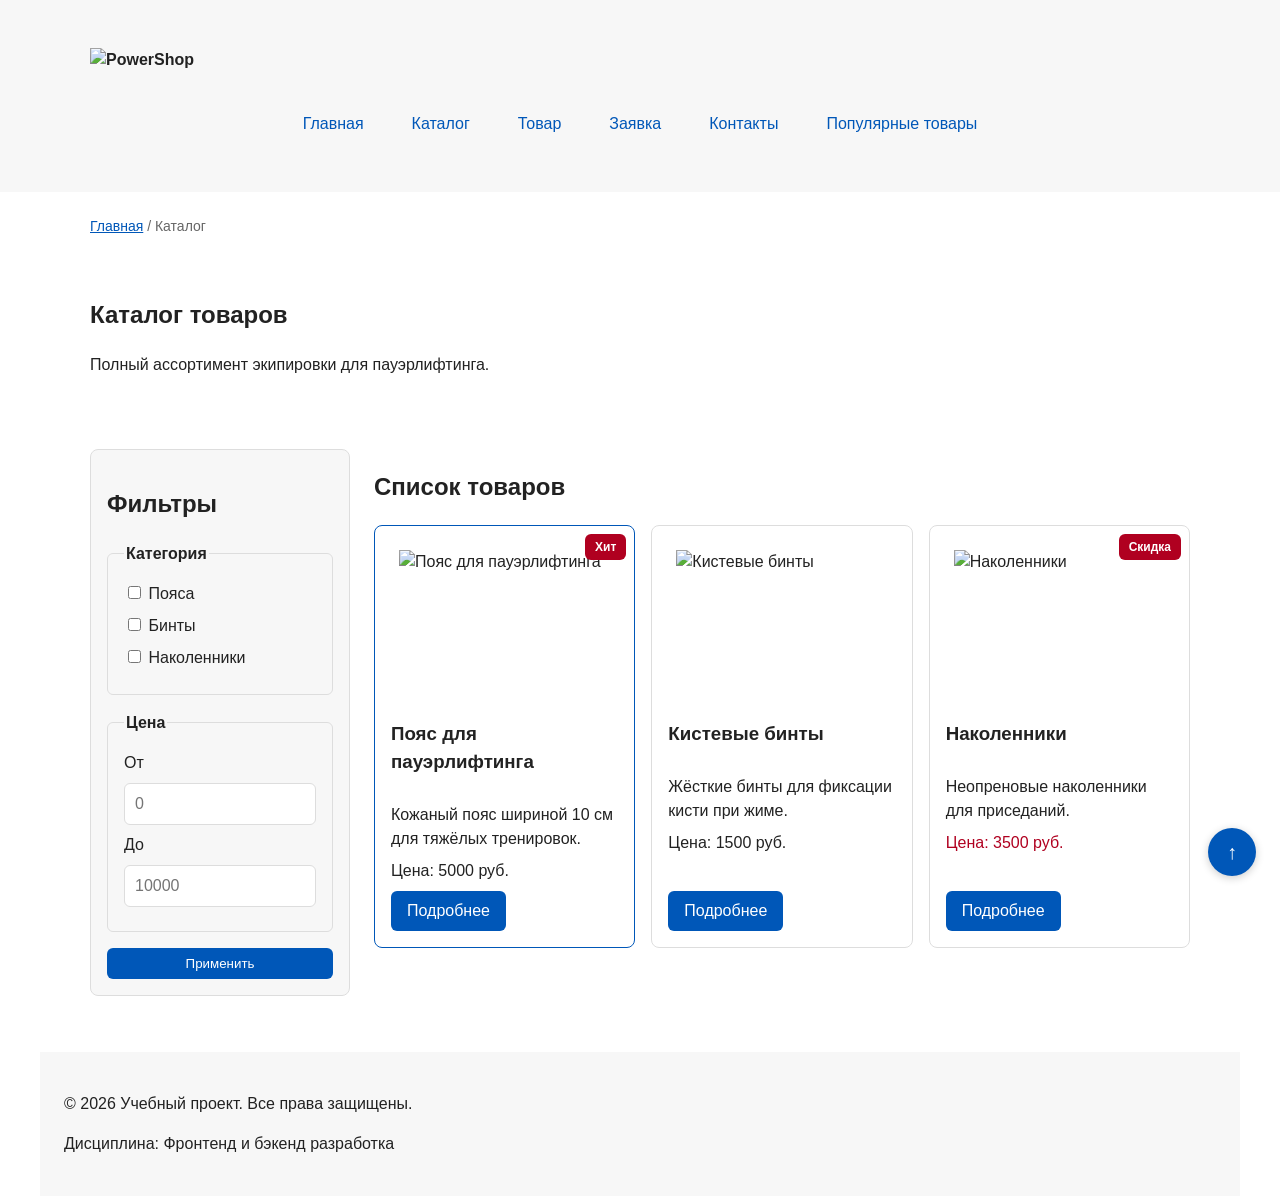
==== catalog.html @ fe711388 "feat: add responsive layout, burger menu, and responsive table" ====
<!DOCTYPE html>
<html lang="ru">
<head>
  <meta charset="UTF-8">
  <meta name="viewport" content="width=device-width, initial-scale=1.0">
  <meta name="description" content="Каталог экипировки для пауэрлифтинга.">
  <title>Каталог – PowerShop</title>
  <link rel="stylesheet" href="css/style.css">
  <link rel="stylesheet" href="css/responsive.css">
  <script src="js/main.js" defer></script>
</head>
<body>
  <header>
    <div class="site-header">
      <a class="site-header__logo" href="index.html">
        <img src="images/logo.webp" alt="PowerShop">
      </a>
      
      <button class="burger" id="burger" type="button" aria-label="Открыть меню" aria-expanded="false">
        <span></span><span></span><span></span>
      </button>

      <nav class="site-nav" id="site-nav" aria-label="Основная навигация">
        <ul class="site-nav__list">
          <li class="site-nav__item"><a class="site-nav__link" href="index.html">Главная</a></li>
          <li class="site-nav__item"><a class="site-nav__link" href="catalog.html">Каталог</a></li>
          <li class="site-nav__item"><a class="site-nav__link" href="product.html">Товар</a></li>
          <li class="site-nav__item"><a class="site-nav__link" href="order.html">Заявка</a></li>
          <li class="site-nav__item"><a class="site-nav__link" href="contacts.html">Контакты</a></li>
          <li class="site-nav__item"><a class="site-nav__link" href="index.html#popular">Популярные товары</a></li>
        </ul>
      </nav>
    </div>
  </header>

  <main>
    <nav class="breadcrumbs" aria-label="Хлебные крошки">
      <a class="breadcrumbs__link" href="index.html">Главная</a>
      <span class="breadcrumbs__current">Каталог</span>
    </nav>

    <section class="section">
      <h1>Каталог товаров</h1>
      <p>Полный ассортимент экипировки для пауэрлифтинга.</p>
    </section>

    <section class="catalog-layout">
      <aside class="catalog-filters">
        <h2>Фильтры</h2>
        <form class="filters-form" id="filters-form">
          <fieldset>
            <legend>Категория</legend>
            <label><input type="checkbox" name="category" value="belts"> Пояса</label>
            <label><input type="checkbox" name="category" value="wraps"> Бинты</label>
            <label><input type="checkbox" name="category" value="knees"> Наколенники</label>
          </fieldset>
          <fieldset>
            <legend>Цена</legend>
            <label for="price-from">От</label>
            <input id="price-from" name="price-from" type="number" min="0" placeholder="0">
            <label for="price-to">До</label>
            <input id="price-to" name="price-to" type="number" min="0" placeholder="10000">
          </fieldset>
          <button class="button button--primary" type="submit">Применить</button>
        </form>
      </aside>

      <section class="catalog-products">
        <h2>Список товаров</h2>
        <div class="products-grid">

          <article class="product-card product-card--featured" data-category="belts" data-price="5000">
            <span class="product-card__badge">Хит</span>
            <img class="product-card__image" src="images/belt.jpg" alt="Пояс для пауэрлифтинга">
            <h3 class="product-card__title">Пояс для пауэрлифтинга</h3>
            <p class="product-card__description">Кожаный пояс шириной 10 см для тяжёлых тренировок.</p>
            <p class="product-card__price">Цена: 5000 руб.</p>
            <a class="button button--primary product-card__button" href="product.html?item=belt">Подробнее</a>
          </article>

          <article class="product-card" data-category="wraps" data-price="1500">
            <img class="product-card__image" src="images/wraps.jpg" alt="Кистевые бинты">
            <h3 class="product-card__title">Кистевые бинты</h3>
            <p class="product-card__description">Жёсткие бинты для фиксации кисти при жиме.</p>
            <p class="product-card__price">Цена: 1500 руб.</p>
            <a class="button button--primary product-card__button" href="product.html?item=wraps">Подробнее</a>
          </article>

          <article class="product-card product-card--discount" data-category="knees" data-price="3500">
            <span class="product-card__badge">Скидка</span>
            <img class="product-card__image" src="images/knee.jpg" alt="Наколенники">
            <h3 class="product-card__title">Наколенники</h3>
            <p class="product-card__description">Неопреновые наколенники для приседаний.</p>
            <p class="product-card__price">Цена: 3500 руб.</p>
            <a class="button button--primary product-card__button" href="product.html?item=knee">Подробнее</a>
          </article>

        </div>
      </section>
    </section>
  </main>

  <footer id="contacts">
    <p>&copy; 2026 Учебный проект. Все права защищены.</p>
    <p>Дисциплина: Фронтенд и бэкенд разработка</p>
  </footer>

  <button class="scroll-top" type="button" id="scroll-top" aria-label="Наверх">↑</button>
</body>
</html>
---- css/style.css ----
:root {
  /* Основные цвета проекта */
  --color-bg: #ffffff;
  --color-text: #222222;
  --color-muted: #666666;
  --color-primary: #0057b8;
  --color-primary-dark: #003f86;
  --color-border: #dddddd;
  --color-surface: #f7f7f7;
  --color-surface-accent: #eef5ff;
  --color-danger: #b00020;
  --color-success: #168a2f;
  --color-success-bg: #eefaf0;
  --color-white: #ffffff;

  /* Шкала отступов */
  --space-xs: 4px;
  --space-sm: 8px;
  --space-md: 16px;
  --space-lg: 24px;
  --space-xl: 32px;

  /* Скругления */
  --radius-sm: 6px;
  --radius-md: 8px;
  --radius-lg: 12px;

  /* Размеры */
  --container-width: 1100px;
}

/* Базовые стили */
* {
  box-sizing: border-box;
}

body {
  margin: 0;
  font-family: Arial, sans-serif;
  line-height: 1.5;
  color: var(--color-text);
  background-color: var(--color-bg);
  display: flex;
  min-height: 100vh;
  flex-direction: column;
}

header,
main,
footer {
  padding: var(--space-lg);
}

header {
  background-color: var(--color-surface);
}

main {
  flex-grow: 1;
}

footer {
  background-color: var(--color-surface);
}

footer div {
  max-width: 1440px;
  margin: 0 auto;
  padding: var(--space-lg);
}

/* Шапка и навигация */
.site-header {
  max-width: var(--container-width);
  margin: 0 auto;
}

.site-header__logo {
  display: inline-block;
  font-weight: bold;
  text-decoration: none;
  color: var(--color-text);
}

.site-header__logo img {
  display: block;
  height: 40px;
  width: auto;
}

.site-nav__list {
  display: flex;
  flex-wrap: wrap;
  justify-content: center;
  align-items: center;
  gap: var(--space-md);
  padding: 0;
  margin: var(--space-md) 0 0;
  list-style: none;
}

.site-nav__item {
  margin-bottom: 0;
}

.site-nav__link {
  display: inline-block;
  padding: var(--space-sm) var(--space-md);
  color: var(--color-primary);
  text-decoration: none;
  border-radius: var(--radius-sm);
}

.site-nav__link:hover {
  color: var(--color-white);
  background-color: var(--color-primary);
}

/* Секции страницы */
.hero {
  max-width: var(--container-width);
  margin: 0 auto var(--space-xl);
  padding: var(--space-xl) var(--space-lg);
  background-color: var(--color-surface-accent);
  border-radius: var(--radius-lg);
  color: var(--color-bg);
  aspect-ratio: 1 / 0.5;
  display: flex;
  flex-direction: column;
  align-items: center;
  justify-content: space-evenly;
  /* ТВОЯ ССЫЛКА НА КАРТИНКУ SBD ВОЗВРАЩЕНА СЮДА: */
  background-image: linear-gradient(rgba(0, 0, 0, 0.5), rgba(0, 0, 0, 0.5)), url(https://encrypted-tbn0.gstatic.com/images?q=tbn:ANd9GcR3E7_UA74OJ-iMMsoJ72TSJusXzLr4x7PWclbdFD87LA&s);
  background-size: cover;
  background-position: center;
}

.hero p { 
  text-align: center; 
}

.section {
  max-width: var(--container-width);
  margin: 0 auto var(--space-xl);
}

.section h2 {
  margin-top: 0;
}

/* Сетка карточек */
.products-grid {
  display: grid;
  grid-template-columns: repeat(3, 1fr);
  gap: var(--space-lg);
}

/* Карточки товаров */
.product-card {
  display: flex;
  flex-direction: column;
  gap: var(--space-sm);
  padding: var(--space-md);
  border: 1px solid var(--color-border);
  border-radius: var(--radius-md);
  background-color: var(--color-bg);
  position: relative;
}

.product-card__title {
  margin-top: 0;
}

.product-card__description {
  margin: 0;
}

.product-card__price {
  margin: 0;
}

.product-card__button {
  margin-top: auto;
  align-self: flex-start;
}

/* Кнопка и aside */
.button {
  display: inline-block;
  padding: var(--space-sm) var(--space-md);
  text-decoration: none;
  border: none;
  border-radius: var(--radius-sm);
  cursor: pointer;
}

.button--primary {
  color: var(--color-white);
  background-color: var(--color-primary);
}

.button--primary:hover {
  background-color: var(--color-primary-dark);
}

.button--secondary {
  color: var(--color-primary);
  background-color: transparent;
  border: 1px solid var(--color-primary);
}

.button--secondary:hover {
  color: var(--color-white);
  background-color: var(--color-primary);
}

.aside-info {
  max-width: var(--container-width);
  margin: 0 auto var(--space-xl);
  padding: var(--space-md);
  border-left: 4px solid var(--color-primary);
  background-color: var(--color-surface);
}

/* Модальное окно */
.order-dialog {
  width: min(100% - 32px, 560px);
  padding: var(--space-lg);
  border: none;
  border-radius: var(--radius-lg);
}

.order-dialog::backdrop {
  background-color: rgba(0, 0, 0, 0.5);
}

.order-dialog__title {
  margin-top: 0;
}

/* Поля формы */
.order-form__field {
  margin-bottom: var(--space-md);
}

.order-form__label {
  display: block;
  margin-bottom: var(--space-xs);
}

.order-form__input,
.order-form__select,
.order-form__textarea {
  width: 100%;
  padding: var(--space-sm) var(--space-md);
  border: 1px solid var(--color-border);
  border-radius: var(--radius-sm);
  font: inherit;
}

.order-form__input[type="checkbox"] {
  width: auto;
}

.order-form__hint {
  display: block;
  margin-top: var(--space-xs);
  color: var(--color-muted);
}

/* Фокус */
.order-form__input:focus-visible,
.order-form__select:focus-visible,
.order-form__textarea:focus-visible,
.order-form__actions .button:focus-visible {
  outline: 2px solid var(--color-primary);
  outline-offset: 2px;
}

/* Ошибочные поля */
[aria-invalid="true"] {
  border-color: var(--color-danger);
}

/* Кнопки формы */
.order-form__actions {
  display: flex;
  gap: var(--space-md);
  margin-top: var(--space-md);
}

/* Сообщение об успехе */
.success-message {
  max-width: var(--container-width);
  margin: var(--space-lg) auto;
  padding: var(--space-md);
  border-left: 4px solid var(--color-success);
  background-color: var(--color-success-bg);
}

/* Хлебные крошки */
.breadcrumbs {
  max-width: var(--container-width);
  margin: 0 auto var(--space-md);
  font-size: 14px;
  color: var(--color-muted);
}

.breadcrumbs__link {
  color: var(--color-primary);
}

.breadcrumbs__current::before {
  content: " / ";
  color: var(--color-muted);
}

/* Плавная прокрутка и подсветка якоря */
html {
  scroll-behavior: smooth;
}

:target {
  outline: 2px dashed var(--color-primary);
  outline-offset: 4px;
}

/* Страница каталога */
.catalog-layout {
  max-width: var(--container-width);
  margin: 0 auto var(--space-xl);
  display: grid;
  grid-template-columns: 260px 1fr;
  grid-template-areas: "filters products";
  gap: var(--space-lg);
}

.catalog-filters {
  grid-area: filters;
  padding: var(--space-md);
  border: 1px solid var(--color-border);
  border-radius: var(--radius-md);
  background-color: var(--color-surface);
  position: sticky;
  top: var(--space-md);
  align-self: start;
  max-height: calc(100vh - 40px);
  overflow-y: auto;
}

.catalog-products {
  grid-area: products;
}

/* Форма фильтров */
.filters-form {
  display: grid;
  gap: var(--space-md);
}

.filters-form fieldset {
  margin: 0;
  padding: var(--space-md);
  border: 1px solid var(--color-border);
  border-radius: var(--radius-sm);
}

.filters-form legend {
  font-weight: 700;
}

.filters-form label {
  display: block;
  margin-bottom: var(--space-sm);
}

.filters-form input[type="number"] {
  width: 100%;
  padding: 8px 10px;
  margin-bottom: var(--space-sm);
  border: 1px solid var(--color-border);
  border-radius: var(--radius-sm);
  font: inherit;
}

/* Позиционирование и badge */
.product-card__badge {
  position: absolute;
  top: var(--space-sm);
  right: var(--space-sm);
  padding: 4px 10px;
  font-size: 12px;
  font-weight: 700;
  color: var(--color-white);
  background-color: var(--color-danger);
  border-radius: var(--radius-sm);
}

.product-card--featured {
  border-color: var(--color-primary);
}

.product-card--discount .product-card__price {
  color: var(--color-danger);
}

/* Таблица характеристик */
.product-table {
  width: 100%;
  max-width: var(--container-width);
  margin: var(--space-md) auto 0;
  border-collapse: collapse;
  font-size: 16px;
}

.product-table caption {
  padding: var(--space-sm);
  font-weight: 700;
  text-align: left;
}

.product-table th,
.product-table td {
  padding: var(--space-sm) var(--space-md);
  border: 1px solid var(--color-border);
  text-align: left;
}

.product-table th {
  background-color: var(--color-surface);
  font-weight: 700;
}

.product-table tbody tr:nth-child(even) {
  background-color: var(--color-surface);
}

/* Детальная страница товара */
.product-card--detail {
  max-width: var(--container-width);
  margin: 0 auto;
}

.product-page h2 {
  max-width: var(--container-width);
  margin: var(--space-xl) auto var(--space-md);
}

/* Кнопка «Наверх» */
.scroll-top {
  position: fixed;
  right: var(--space-lg);
  bottom: var(--space-lg);
  width: 48px;
  height: 48px;
  font-size: 20px;
  color: var(--color-white);
  background-color: var(--color-primary);
  border: none;
  border-radius: 50%;
  cursor: pointer;
  z-index: 100;
  box-shadow: 0 2px 8px rgba(0, 0, 0, 0.2);
}

.scroll-top:hover {
  background-color: var(--color-primary-dark);
}

/* Форма на отдельной странице */
.order-form--page {
  max-width: 600px;
  margin-top: var(--space-md);
}

/* FAQ */
.faq-item {
  max-width: var(--container-width);
  padding: var(--space-md);
  margin: 0 auto var(--space-sm);
  border: 1px solid var(--color-border);
  border-radius: var(--radius-md);
  background-color: var(--color-surface);
}

.faq-item summary {
  cursor: pointer;
  font-weight: 700;
}

.faq-item p {
  margin: var(--space-sm) 0 0;
}

/* Отзывы */
.reviews-grid {
  display: grid;
  grid-template-columns: repeat(3, 1fr);
  gap: var(--space-lg);
}

.review-card {
  padding: var(--space-md);
  border: 1px solid var(--color-border);
  border-radius: var(--radius-md);
  background-color: var(--color-bg);
}

.review-card p {
  margin: 0;
}

.review-card__author {
  display: block;
  margin-top: var(--space-sm);
  font-weight: 700;
  color: var(--color-muted);
}

/* Изображения товаров */
.product-card__image {
  width: 100%;
  height: 220px;
  object-fit: contain;
  border-radius: var(--radius-sm);
  padding: var(--space-sm);
}
---- css/responsive.css ----
html {
  scroll-behavior: smooth;
}

img, video {
  max-width: 100%;
  height: auto;
}

body {
  overflow-x: hidden;
}

.site-header,
.hero,
.section,
.aside-info,
.catalog-layout,
footer {
  width: min(100% - 32px, 1200px);
  margin-inline: auto;
}

footer > div {
  padding: 0;
}

.section {
  padding-block: 24px;
}

.burger {
  display: none;
  background: transparent;
  border: none;
  cursor: pointer;
  padding: 10px;
  z-index: 1001;
}

.burger span {
  display: block;
  width: 25px;
  height: 3px;
  background-color: var(--color-primary);
  margin-bottom: 5px;
  transition: transform 0.3s ease, opacity 0.3s ease;
}

.burger span:last-child {
  margin-bottom: 0;
}

.burger--active span:nth-child(1) { transform: translateY(8px) rotate(45deg); }
.burger--active span:nth-child(2) { opacity: 0; }
.burger--active span:nth-child(3) { transform: translateY(-8px) rotate(-45deg); }

@media (max-width: 1023px) {
  .site-header {
    flex-direction: row;
    justify-content: space-between;
    align-items: center;
    padding-block: 16px;
  }

  .burger {
    display: block;
    position: fixed;
    top: 16px;
    right: 16px;
    z-index: 1002;
    background-color: rgba(255, 255, 255, 0.8);
    border-radius: 6px;
  }

  .site-nav {
    position: fixed;
    top: 0;
    right: -100%;
    width: 100%;
    height: 100vh;
    background-color: var(--color-surface);
    display: flex;
    align-items: center;
    justify-content: center;
    transition: right 0.3s ease;
    z-index: 1000;
    padding-top: 60px;
  }

  .site-nav--open {
    right: 0;
  }

  .site-nav__list {
    flex-direction: column;
    align-items: center;
    gap: 24px;
    margin: 0;
  }

  .site-nav__link {
    font-size: 20px;
    padding: 16px 24px;
  }
}

@media (min-width: 1024px) {
  .site-header {
    flex-direction: row;
    justify-content: space-between;
    padding-block: 24px;
  }
  
  .site-nav {
    display: block;
  }
}

.products-grid,
.reviews-grid {
  display: grid;
  grid-template-columns: 1fr;
  gap: 16px;
}

.product-card__image {
  height: auto;
  aspect-ratio: 4 / 3;
  object-fit: cover;
}

.catalog-layout {
  display: grid;
  grid-template-columns: 1fr;
  gap: 24px;
}

.catalog-filters {
  position: static;
  max-height: none;
}

.table-wrapper {
  overflow-x: auto;
  -webkit-overflow-scrolling: touch;
  width: 100%;
}

.product-table {
  min-width: 600px;
}

.order-dialog {
  width: calc(100% - 32px);
  max-height: 90vh;
  overflow-y: auto;
  padding: 16px;
}

.order-form__actions {
  display: flex;
  flex-direction: column;
  gap: 10px;
}

.order-form__actions .button {
  width: 100%;
}

@media (min-width: 640px) {
  .products-grid,
  .reviews-grid {
    grid-template-columns: repeat(2, 1fr);
  }

  .order-form__actions {
    flex-direction: row;
  }
  .order-form__actions .button {
    width: auto;
  }
}

@media (min-width: 1024px) {
  .products-grid {
    grid-template-columns: repeat(3, 1fr);
  }
  .reviews-grid {
    grid-template-columns: repeat(3, 1fr);
  }
  .catalog-layout {
    grid-template-columns: 260px 1fr;
  }
  .catalog-filters {
    position: sticky;
    top: 16px;
    max-height: calc(100vh - 32px);
  }
}

@media (max-width: 767px) {
  .table-wrapper {
    overflow-x: visible;
  }
  .product-table {
    min-width: 100%;
    border: none;
  }
  .product-table caption {
    font-size: 18px;
    text-align: center;
    margin-bottom: 16px;
  }
  .product-table thead {
    display: none;
  }
  .product-table tr {
    display: block;
    margin-bottom: 16px;
    border: 1px solid var(--color-border);
    border-radius: var(--radius-md);
    background-color: var(--color-bg);
    padding: 10px;
  }
  .product-table td {
    display: flex;
    justify-content: space-between;
    border: none;
    padding: 8px 0;
    border-bottom: 1px solid var(--color-border);
  }
  .product-table td:last-child {
    border-bottom: none;
  }
  .product-table td:nth-child(1)::before {
    content: "Параметр: ";
    font-weight: 700;
  }
  .product-table td:nth-child(2)::before {
    content: "Значение: ";
    font-weight: 700;
  }
}
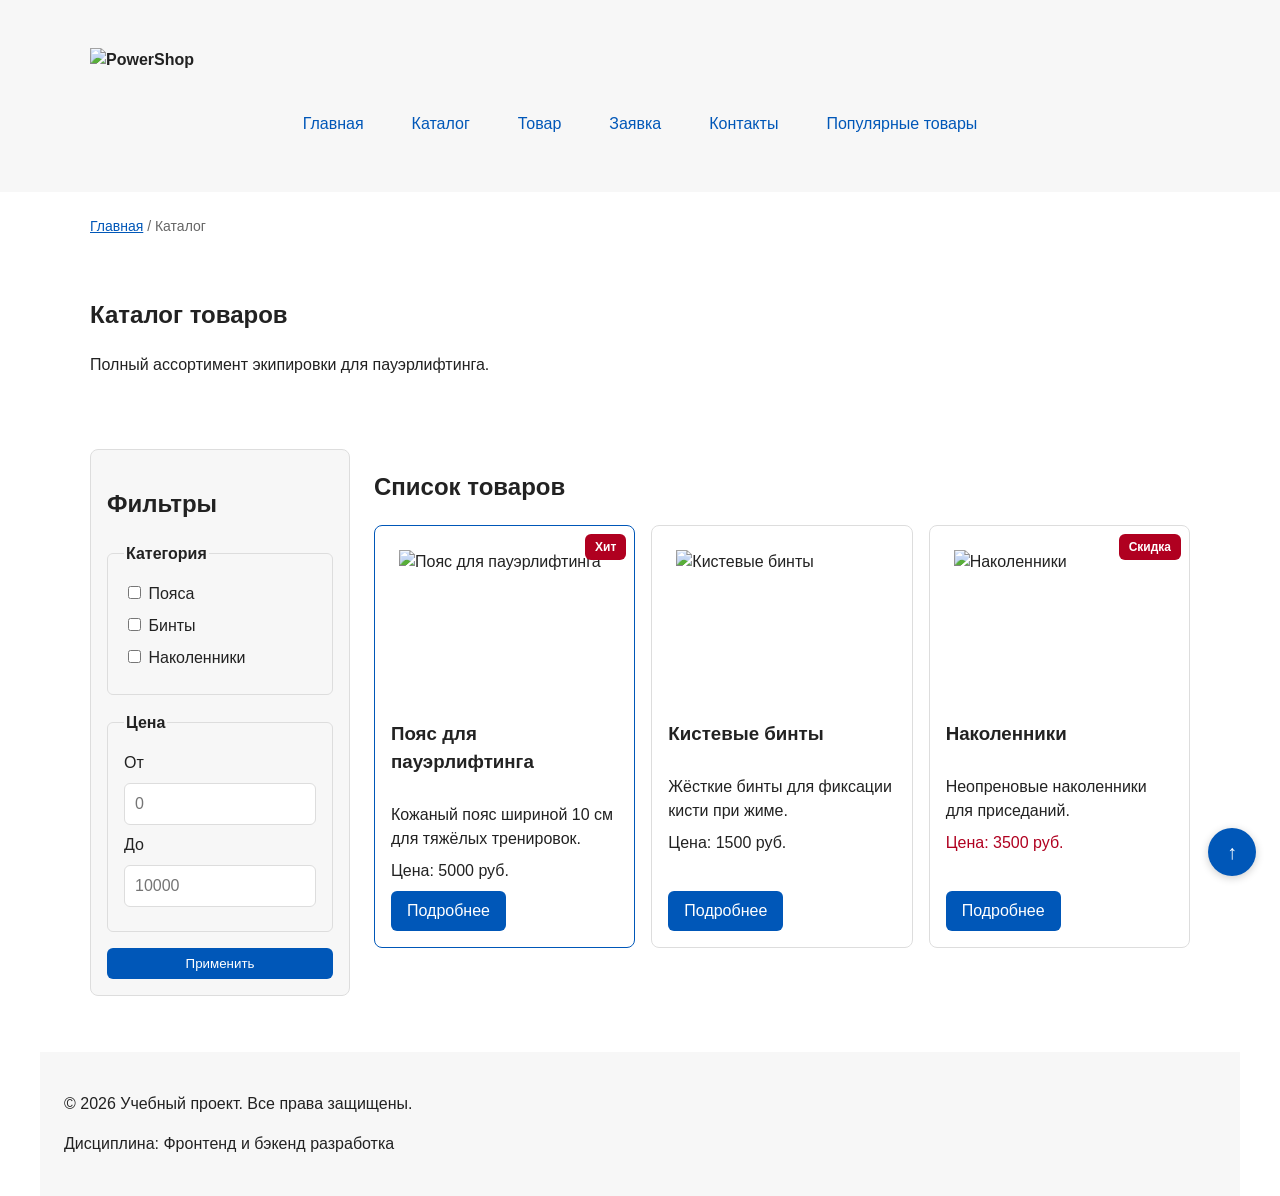
==== commit 310ff018: "fix: add working Lighthouse screenshot and README updates" ====
--- a/catalog.html
+++ b/catalog.html
@@ -10,6 +10,7 @@
   <script src="js/main.js" defer></script>
 </head>
 <body>
+  <a class="skip-link" href="#main">Перейти к основному содержимому</a>
   <header>
     <div class="site-header">
       <a class="site-header__logo" href="index.html">
@@ -33,7 +34,7 @@
     </div>
   </header>
 
-  <main>
+  <main id="main">
     <nav class="breadcrumbs" aria-label="Хлебные крошки">
       <a class="breadcrumbs__link" href="index.html">Главная</a>
       <span class="breadcrumbs__current">Каталог</span>
--- a/css/responsive.css
+++ b/css/responsive.css
@@ -241,4 +241,22 @@
     content: "Значение: ";
     font-weight: 700;
   }
+}
+
+/* Ссылка для пропуска меню (Skip-link) */
+.skip-link {
+  position: absolute;
+  left: 16px;
+  top: -100px;
+  z-index: 1000;
+  padding: 8px 12px;
+  color: #ffffff;
+  background-color: #111111;
+  border-radius: 6px;
+  text-decoration: none;
+  transition: top 0.2s ease;
+}
+
+.skip-link:focus {
+  top: 16px;
 }
